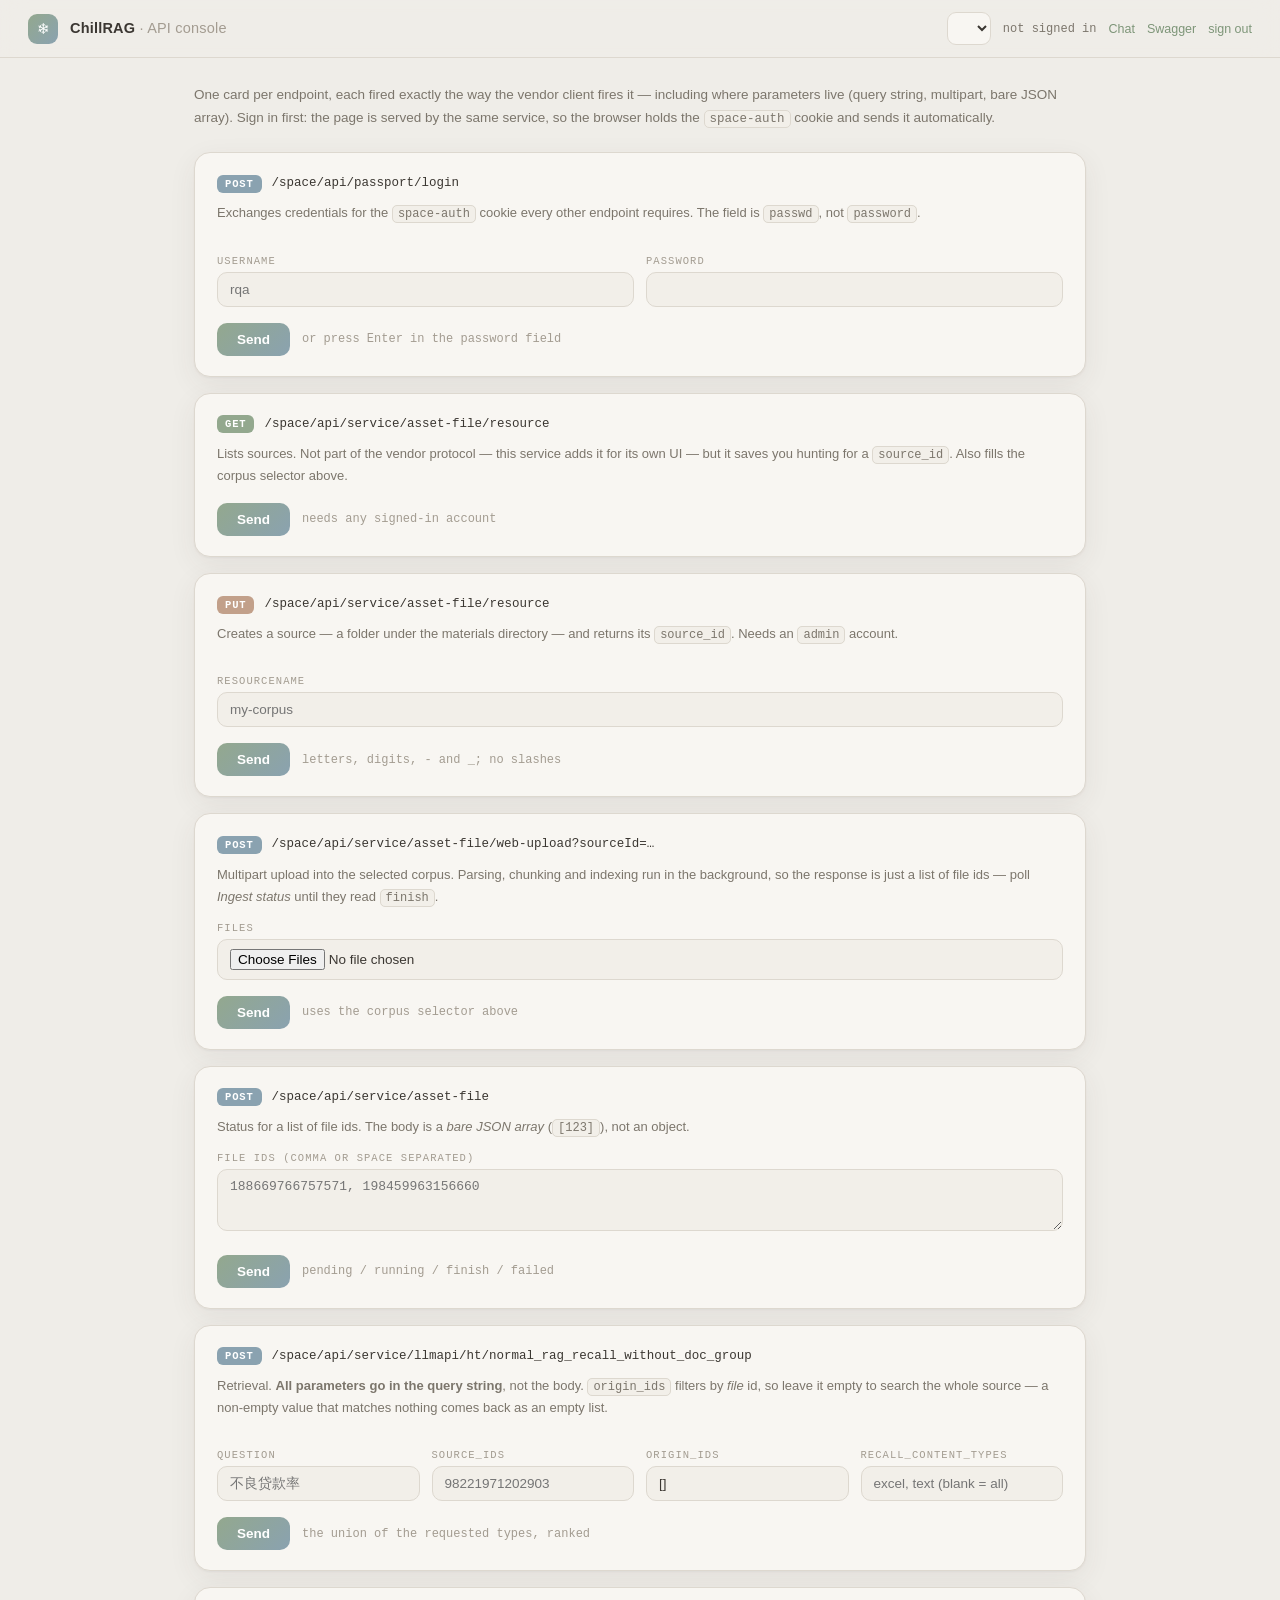
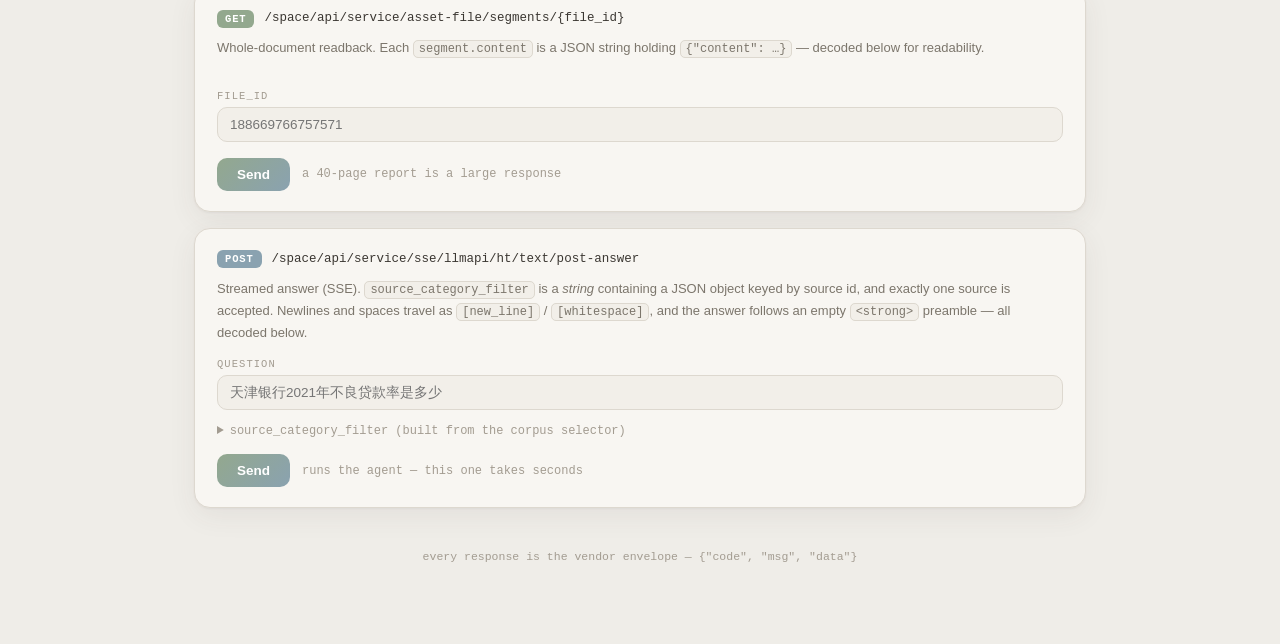
==== app/static/api.html @ ecb208c2 "[feature] /api-test: a card-per-endpoint console for firing the vendor protocol by hand One page, on" ====
<!DOCTYPE html>
<html lang="en">
<head>
<meta charset="utf-8">
<meta name="viewport" content="width=device-width, initial-scale=1">
<meta name="color-scheme" content="light dark">
<title>ChillRAG · API console</title>
<link rel="icon" href='data:image/svg+xml,<svg xmlns="http://www.w3.org/2000/svg" viewBox="0 0 100 100"><defs><linearGradient id="g" x1="0" y1="0" x2="1" y2="1"><stop offset="0" stop-color="%2393a88e"/><stop offset="1" stop-color="%238aa2b0"/></linearGradient></defs><rect width="100" height="100" rx="26" fill="url(%23g)"/><g stroke="%23ffffff" stroke-width="9" stroke-linecap="round"><path d="M50 22v56"/><path d="M26.5 35.5l47 29"/><path d="M26.5 64.5l47-29"/></g></svg>'>
<style>
  :root {
    --bg: #efede8; --panel: #f8f6f2; --panel-2: #f2efe9; --ink: #3b3732;
    --muted: #7c766c; --faint: #a39c91; --line: #ddd8cf;
    --sage: #93a88e; --sage-deep: #7d9578; --dusk: #8aa2b0; --clay: #c2a08a;
    --err: #b96a5f; --ok: #7d9578;
    --shadow: 0 1px 2px rgba(70,60,50,.05), 0 8px 28px rgba(70,60,50,.07);
    --sans: -apple-system, BlinkMacSystemFont, "Segoe UI", "PingFang SC", "Hiragino Sans GB", "Microsoft YaHei", sans-serif;
    --mono: ui-monospace, "SF Mono", "Cascadia Code", Menlo, Consolas, monospace;
  }
  @media (prefers-color-scheme: dark) {
    :root { --bg: #24211d; --panel: #2b2823; --panel-2: #312d28; --ink: #e9e4dc;
            --muted: #a49c90; --faint: #6f685e; --line: #3a352e;
            --sage: #9db39a; --sage-deep: #aac0a6; --dusk: #9bb3c0; --clay: #c9a892;
            --err: #d08a7c; --ok: #9db39a;
            --shadow: 0 1px 2px rgba(0,0,0,.3), 0 10px 32px rgba(0,0,0,.35); }
  }
  * { box-sizing: border-box; margin: 0; }
  body { background: var(--bg); color: var(--ink); font: 14.5px/1.7 var(--sans);
         -webkit-font-smoothing: antialiased; padding-bottom: 80px; }
  code, pre, .mono { font-family: var(--mono); }

  /* ---------- top bar ---------- */
  .top { position: sticky; top: 0; z-index: 5; display: flex; align-items: center; gap: 12px;
         padding: 12px 28px; border-bottom: 1px solid var(--line);
         background: color-mix(in srgb, var(--bg) 80%, transparent); backdrop-filter: blur(12px); }
  .mark { width: 30px; height: 30px; border-radius: 9px; flex: none; color: #fff; font-size: 15px;
          line-height: 30px; text-align: center; background: linear-gradient(135deg, var(--sage), var(--dusk)); }
  .brand { font-weight: 650; letter-spacing: .2px; }
  .brand span { color: var(--faint); font-weight: 500; }
  .top .spacer { flex: 1; }
  .top select { font: 13px var(--sans); color: var(--ink); background: var(--panel);
                border: 1px solid var(--line); border-radius: 9px; padding: 7px 11px; cursor: pointer; }
  .top select:focus { outline: none; border-color: var(--sage); }
  .top .who { font: 12px var(--mono); color: var(--muted); }
  .top a, .top button.link { font: 12.5px var(--sans); color: var(--sage-deep); background: none;
                             border: none; padding: 0; cursor: pointer; text-decoration: none; }
  .top a:hover, .top button.link:hover { text-decoration: underline; }

  main { max-width: 940px; margin: 0 auto; padding: 26px 24px 0; }
  .lede { color: var(--muted); font-size: 13.5px; margin-bottom: 22px; }
  .lede code { font-size: 12.5px; background: var(--panel-2); border: 1px solid var(--line);
               border-radius: 5px; padding: 1px 5px; }

  /* ---------- cards ---------- */
  .card { background: var(--panel); border: 1px solid var(--line); border-radius: 16px;
          padding: 20px 22px; margin-bottom: 16px; box-shadow: var(--shadow); }
  .head { display: flex; align-items: center; gap: 10px; flex-wrap: wrap; }
  .m { font: 600 10.5px var(--mono); letter-spacing: .08em; padding: 3px 8px; border-radius: 6px;
       color: #fff; background: var(--dusk); flex: none; }
  .m.put { background: var(--clay); }
  .m.get { background: var(--sage); }
  .head code { font-size: 12.5px; color: var(--ink); word-break: break-all; }
  .why { color: var(--muted); font-size: 13px; margin-top: 8px; }
  .why code { font: 12px var(--mono); background: var(--panel-2); border: 1px solid var(--line);
              border-radius: 5px; padding: 1px 5px; }

  .grid { display: grid; grid-template-columns: repeat(auto-fit, minmax(200px, 1fr));
          gap: 12px; margin-top: 16px; }
  .grid label, .field label { display: block; font: 10.5px var(--mono); letter-spacing: .1em;
                              text-transform: uppercase; color: var(--faint); }
  .grid input, .grid select, .field input, .field textarea, .field select {
    width: 100%; margin-top: 5px; background: var(--panel-2); border: 1px solid var(--line);
    border-radius: 10px; padding: 9px 12px; color: var(--ink); font: 13.5px var(--sans);
    transition: border-color .15s, box-shadow .15s; }
  .field textarea { font: 13px var(--mono); resize: vertical; min-height: 62px; }
  .grid input:focus, .grid select:focus, .field input:focus, .field textarea:focus {
    outline: none; border-color: var(--sage); box-shadow: 0 0 0 3px rgba(147,168,142,.18); }
  .field { margin-top: 14px; }
  details.adv { margin-top: 14px; }
  details.adv summary { font: 12px var(--mono); color: var(--faint); cursor: pointer; }

  .row { display: flex; align-items: center; gap: 12px; margin-top: 16px; flex-wrap: wrap; }
  .run { padding: 9px 20px; border: none; border-radius: 10px; cursor: pointer; color: #fff;
         font: 600 13.5px var(--sans); background: linear-gradient(135deg, var(--sage), var(--dusk));
         transition: filter .15s, transform .12s; }
  .run:hover { filter: brightness(1.06); }
  .run:active { transform: scale(.98); }
  .run:disabled { opacity: .55; cursor: default; filter: none; }
  .hint { font: 12px var(--mono); color: var(--faint); }
  .out { margin-top: 16px; border-top: 1px solid var(--line); padding-top: 14px; }
  .meta { display: flex; align-items: center; gap: 10px; flex-wrap: wrap; margin-bottom: 10px; }
  .pill { font: 600 11px var(--mono); padding: 3px 9px; border-radius: 999px;
          color: #fff; background: var(--ok); }
  .pill.bad { background: var(--err); }
  .pill.warn { background: var(--clay); }
  .meta .ms, .meta .ep { font: 11.5px var(--mono); color: var(--faint); }
  pre { background: var(--panel-2); border: 1px solid var(--line); border-radius: 10px;
        padding: 12px 14px; font-size: 12.5px; line-height: 1.6; overflow: auto; max-height: 420px;
        white-space: pre-wrap; word-break: break-word; }
  pre.curl { color: var(--muted); }
  details.curl { margin-top: 10px; }
  details.curl summary { font: 11.5px var(--mono); color: var(--faint); cursor: pointer; }

  table { width: 100%; border-collapse: collapse; font-size: 13px; margin-bottom: 12px; }
  th { text-align: left; font: 10.5px var(--mono); letter-spacing: .1em; text-transform: uppercase;
       color: var(--faint); padding: 6px 8px; border-bottom: 1px solid var(--line); }
  td { padding: 7px 8px; border-bottom: 1px solid var(--line); vertical-align: top; }
  td.num, th.num { text-align: right; font-family: var(--mono); }
  td.snip { color: var(--muted); font-size: 12.5px; }
  .tag { font: 11px var(--mono); color: var(--muted); }
  .empty-row { color: var(--faint); font-size: 13px; padding: 8px 0; }
  .err-text { color: var(--err); font-size: 13px; }
  main > .foot { color: var(--faint); font: 11.5px var(--mono); text-align: center; padding: 26px 0 0; }
</style>
</head>
<body>

<header class="top">
  <div class="mark">❄</div>
  <div class="brand">ChillRAG <span>· API console</span></div>
  <div class="spacer"></div>
  <select id="corpus" title="Source used by the cards that need one"></select>
  <span class="who" id="who">not signed in</span>
  <a href="/">Chat</a>
  <a href="/docs" target="_blank" rel="noopener">Swagger</a>
  <button class="link" id="signout">sign out</button>
</header>

<main>
  <p class="lede">
    One card per endpoint, each fired exactly the way the vendor client fires it —
    including where parameters live (query string, multipart, bare JSON array).
    Sign in first: the page is served by the same service, so the browser holds the
    <code>space-auth</code> cookie and sends it automatically.
  </p>

  <!-- 1 · login -->
  <section class="card">
    <div class="head">
      <span class="m post">POST</span>
      <code>/space/api/passport/login</code>
    </div>
    <p class="why">Exchanges credentials for the <code>space-auth</code> cookie every other
      endpoint requires. The field is <code>passwd</code>, not <code>password</code>.</p>
    <div class="grid">
      <div class="field"><label for="login-user">username</label>
        <input id="login-user" autocomplete="username" placeholder="rqa"></div>
      <div class="field"><label for="login-pass">password</label>
        <input id="login-pass" type="password" autocomplete="current-password"></div>
    </div>
    <div class="row">
      <button class="run" data-run="login">Send</button>
      <span class="hint" id="login-hint">or press Enter in the password field</span>
    </div>
    <div class="out" hidden></div>
  </section>

  <!-- 2 · list sources -->
  <section class="card">
    <div class="head">
      <span class="m get">GET</span>
      <code>/space/api/service/asset-file/resource</code>
    </div>
    <p class="why">Lists sources. Not part of the vendor protocol — this service adds it for
      its own UI — but it saves you hunting for a <code>source_id</code>. Also fills the
      corpus selector above.</p>
    <div class="row">
      <button class="run" data-run="sources">Send</button>
      <span class="hint">needs any signed-in account</span>
    </div>
    <div class="out" hidden></div>
  </section>

  <!-- 3 · create source -->
  <section class="card">
    <div class="head">
      <span class="m put">PUT</span>
      <code>/space/api/service/asset-file/resource</code>
    </div>
    <p class="why">Creates a source — a folder under the materials directory — and returns its
      <code>source_id</code>. Needs an <code>admin</code> account.</p>
    <div class="grid">
      <div class="field"><label for="res-name">resourceName</label>
        <input id="res-name" placeholder="my-corpus"></div>
    </div>
    <div class="row">
      <button class="run" data-run="create">Send</button>
      <span class="hint">letters, digits, - and _; no slashes</span>
    </div>
    <div class="out" hidden></div>
  </section>

  <!-- 4 · upload -->
  <section class="card">
    <div class="head">
      <span class="m post">POST</span>
      <code>/space/api/service/asset-file/web-upload?sourceId=…</code>
    </div>
    <p class="why">Multipart upload into the selected corpus. Parsing, chunking and indexing run
      in the background, so the response is just a list of file ids — poll
      <em>Ingest status</em> until they read <code>finish</code>.</p>
    <div class="field"><label for="files">files</label>
      <input id="files" type="file" multiple></div>
    <div class="row">
      <button class="run" data-run="upload">Send</button>
      <span class="hint" id="upload-hint">uses the corpus selector above</span>
    </div>
    <div class="out" hidden></div>
  </section>

  <!-- 5 · ingest status -->
  <section class="card">
    <div class="head">
      <span class="m post">POST</span>
      <code>/space/api/service/asset-file</code>
    </div>
    <p class="why">Status for a list of file ids. The body is a <em>bare JSON array</em>
      (<code>[123]</code>), not an object.</p>
    <div class="field"><label for="status-ids">file ids (comma or space separated)</label>
      <textarea id="status-ids" placeholder="188669766757571, 198459963156660"></textarea></div>
    <div class="row">
      <button class="run" data-run="status">Send</button>
      <span class="hint">pending / running / finish / failed</span>
    </div>
    <div class="out" hidden></div>
  </section>

  <!-- 6 · recall -->
  <section class="card">
    <div class="head">
      <span class="m post">POST</span>
      <code>/space/api/service/llmapi/ht/normal_rag_recall_without_doc_group</code>
    </div>
    <p class="why">Retrieval. <strong>All parameters go in the query string</strong>, not the
      body. <code>origin_ids</code> filters by <em>file</em> id, so leave it empty to search the
      whole source — a non-empty value that matches nothing comes back as an empty list.</p>
    <div class="grid">
      <div class="field"><label for="q">question</label>
        <input id="q" placeholder="不良贷款率"></div>
      <div class="field"><label for="src-ids">source_ids</label>
        <input id="src-ids" placeholder="98221971202903"></div>
      <div class="field"><label for="origin-ids">origin_ids</label>
        <input id="origin-ids" value="[]"></div>
      <div class="field"><label for="types">recall_content_types</label>
        <input id="types" placeholder="excel, text (blank = all)"></div>
    </div>
    <div class="row">
      <button class="run" data-run="recall">Send</button>
      <span class="hint">the union of the requested types, ranked</span>
    </div>
    <div class="out" hidden></div>
  </section>

  <!-- 7 · segments -->
  <section class="card">
    <div class="head">
      <span class="m get">GET</span>
      <code>/space/api/service/asset-file/segments/{file_id}</code>
    </div>
    <p class="why">Whole-document readback. Each <code>segment.content</code> is a JSON string
      holding <code>{"content": …}</code> — decoded below for readability.</p>
    <div class="grid">
      <div class="field"><label for="seg-id">file_id</label>
        <input id="seg-id" placeholder="188669766757571"></div>
    </div>
    <div class="row">
      <button class="run" data-run="segments">Send</button>
      <span class="hint">a 40-page report is a large response</span>
    </div>
    <div class="out" hidden></div>
  </section>

  <!-- 8 · answer -->
  <section class="card">
    <div class="head">
      <span class="m post">POST</span>
      <code>/space/api/service/sse/llmapi/ht/text/post-answer</code>
    </div>
    <p class="why">Streamed answer (SSE). <code>source_category_filter</code> is a
      <em>string</em> containing a JSON object keyed by source id, and exactly one source is
      accepted. Newlines and spaces travel as <code>[new_line]</code> /
      <code>[whitespace]</code>, and the answer follows an empty <code>&lt;strong&gt;</code>
      preamble — all decoded below.</p>
    <div class="field"><label for="ans-q">question</label>
      <input id="ans-q" placeholder="天津银行2021年不良贷款率是多少"></div>
    <details class="adv">
      <summary>source_category_filter (built from the corpus selector)</summary>
      <div class="field"><label for="ans-filter">JSON string</label>
        <input id="ans-filter" class="mono"></div>
    </details>
    <div class="row">
      <button class="run" data-run="answer">Send</button>
      <span class="hint" id="answer-hint">runs the agent — this one takes seconds</span>
    </div>
    <div class="out" hidden></div>
  </section>

  <div class="foot">every response is the vendor envelope — <code>{"code", "msg", "data"}</code></div>
</main>

<script>
"use strict";
const $ = (id) => document.getElementById(id);
const esc = (s) => String(s).replace(/[&<>"]/g, (c) => ({ "&": "&amp;", "<": "&lt;", ">": "&gt;", '"': "&quot;" }[c]));
const REASON = { 200: "OK", 400: "Bad Request", 401: "Unauthorized", 404: "Not Found",
                 409: "Conflict", 422: "Unprocessable Entity", 500: "Server Error",
                 503: "Unavailable", 504: "Gateway Timeout" };

/* ---------- request plumbing ---------- */

function curlFor(method, url, opts = {}) {
  const lines = [`curl -X ${method} '${url}'`, "  -b 'space-auth=<token>'"];
  if (opts.json !== undefined) {
    const body = { ...opts.json };
    for (const key of opts.mask || []) if (key in body) body[key] = "<hidden>";
    lines.push("  -H 'Content-Type: application/json'", `  -d '${JSON.stringify(body)}'`);
  }
  if (opts.form) lines.push(`  -F 'files=@<file>'   # one per file`);
  return lines.join(" \\\n");
}

async function request(method, url, opts = {}) {
  const init = { method, credentials: "same-origin" };
  if (opts.json !== undefined) {
    init.headers = { "Content-Type": "application/json" };
    init.body = JSON.stringify(opts.json);
  } else if (opts.form) {
    init.body = opts.form;
  }
  const started = performance.now();
  const response = await fetch(url, init);
  const text = await response.text();
  return { status: response.status, text, ms: Math.round(performance.now() - started),
           method, url, curl: curlFor(method, url, opts) };
}

function pretty(text) {
  try { return JSON.stringify(JSON.parse(text), null, 2); } catch { return null; }
}

/** Render a response: status pill, timing, optional table, body, curl. */
function show(out, r, table) {
  out.hidden = false;
  const cls = r.status === 200 ? "" : (r.status === 400 || r.status === 401 || r.status >= 500) ? " bad" : " warn";
  const body = pretty(r.text);
  const parts = [
    `<div class="meta"><span class="pill${cls}">${r.status} ${REASON[r.status] || ""}</span>`,
    `<span class="ms">${r.ms} ms</span>`,
    `<span class="ep">${r.method} ${esc(r.url.replace(location.origin, ""))}</span></div>`,
  ];
  if (r.status !== 200) {
    const msg = body ? JSON.parse(r.text).msg : r.text;
    parts.push(`<div class="err-text">${esc(msg || "")}</div>`);
  }
  if (table && r.status === 200) parts.push(table(JSON.parse(r.text).data));
  parts.push(`<details class="curl" open><summary>curl</summary><pre class="curl">${esc(r.curl)}</pre></details>`);
  parts.push(`<pre>${esc(body || r.text || "(empty body)")}</pre>`);
  out.innerHTML = parts.join("\n");
}

/* ---------- shared state ---------- */

let corpora = [];

async function refreshSources() {
  const r = await request("GET", "/space/api/service/asset-file/resource");
  if (r.status !== 200) return null;
  corpora = JSON.parse(r.text).data || [];
  const keep = $("corpus").value;
  $("corpus").innerHTML = corpora.length
    ? corpora.map((s) => `<option value="${s.sourceId}">${esc(s.resourceName)} · ${s.sourceId}</option>`).join("")
    : `<option value="">no sources yet</option>`;
  if (keep && corpora.some((s) => String(s.sourceId) === keep)) $("corpus").value = keep;
  syncFilter();
  return corpora;
}

function syncFilter() {
  const id = $("corpus").value;
  $("ans-filter").value = id ? JSON.stringify({ [id]: [] }) : "{}";
  if (id && !$("src-ids").value) $("src-ids").value = id;
}

async function whoami() {
  const r = await request("GET", "/api/auth/me");
  if (r.status === 200) {
    const me = JSON.parse(r.text).data;
    $("who").textContent = `${me.username} · ${me.role}`;
  } else {
    $("who").textContent = "not signed in";
  }
}

/* ---------- the runners ---------- */

const RUNNERS = {

  async login(out) {
    const r = await request("POST", "/space/api/passport/login",
      { json: { username: $("login-user").value, passwd: $("login-pass").value }, mask: ["passwd"] });
    show(out, r);
    if (r.status === 200) {
      const data = JSON.parse(r.text).data;
      $("login-hint").textContent = `userId ${data.userId} · cookie issued`;
      $("login-pass").value = "";
      await whoami();
      await refreshSources();
    }
  },

  async sources(out) {
    const list = await refreshSources();
    const r = await request("GET", "/space/api/service/asset-file/resource");
    show(out, r, (rows) => {
      if (!rows.length) return `<div class="empty-row">no sources yet — create one below</div>`;
      return `<table><tr><th>sourceId</th><th>resourceName</th></tr>` +
        rows.map((s) => `<tr><td class="num">${s.sourceId}</td><td>${esc(s.resourceName)}</td></tr>`).join("") +
        `</table>`;
    });
    return list;
  },

  async create(out) {
    const name = $("res-name").value.trim();
    const r = await request("PUT", "/space/api/service/asset-file/resource", { json: { resourceName: name } });
    show(out, r);
    if (r.status === 200) { await refreshSources(); $("corpus").value = String(JSON.parse(r.text).data); syncFilter(); }
  },

  async upload(out) {
    const sourceId = $("corpus").value;
    if (!sourceId) { out.hidden = false; out.innerHTML = `<div class="err-text">pick a corpus first</div>`; return; }
    const files = $("files").files;
    if (!files.length) { out.hidden = false; out.innerHTML = `<div class="err-text">choose at least one file</div>`; return; }
    const form = new FormData();
    for (const file of files) form.append("files", file);
    const url = `/space/api/service/asset-file/web-upload?sourceId=${encodeURIComponent(sourceId)}`;
    const r = await request("POST", url, { form });
    show(out, r, (ids) => {
      $("status-ids").value = (ids || []).join(", ");
      return `<div class="empty-row">${ids.length} file(s) queued — the ids are filled into
        <em>Ingest status</em> below; poll until they read <code>finish</code></div>`;
    });
  },

  async status(out) {
    const ids = $("status-ids").value.split(/[\s,]+/).filter(Boolean).map(Number);
    if (!ids.length || ids.some(Number.isNaN)) {
      out.hidden = false; out.innerHTML = `<div class="err-text">enter numeric file ids</div>`; return;
    }
    const r = await request("POST", "/space/api/service/asset-file", { json: ids });
    show(out, r, (rows) => {
      if (!rows.length) return `<div class="empty-row">no known file ids in that list</div>`;
      return `<table><tr><th>id</th><th>fileName</th><th>status</th></tr>` +
        rows.map((row) => {
          const code = (row.status && row.status[0] && row.status[0].code) || "?";
          const tone = code === "finish" ? "" : code === "failed" ? " bad" : " warn";
          return `<tr><td class="num">${row.id}</td><td>${esc(row.fileName)}</td>` +
                 `<td><span class="pill${tone}">${esc(code)}</span></td></tr>`;
        }).join("") + `</table>`;
    });
  },

  async recall(out) {
    const params = new URLSearchParams();
    params.set("question", $("q").value);
    params.set("source_ids", $("src-ids").value.trim());
    params.set("origin_ids", $("origin-ids").value.trim() || "[]");
    for (const type of $("types").value.split(",").map((t) => t.trim()).filter(Boolean)) {
      params.append("recall_content_types", type);
    }
    const url = "/space/api/service/llmapi/ht/normal_rag_recall_without_doc_group?" + params;
    const r = await request("POST", url);
    show(out, r, (hits) => {
      if (!hits.length) return `<div class="empty-row">no hits — check source_ids (a comma-joined list)
        and keep origin_ids empty</div>`;
      const tally = hits.reduce((acc, h) => (acc[h.content_type] = (acc[h.content_type] || 0) + 1, acc), {});
      return `<div class="empty-row">${hits.length} hits · ` +
        Object.entries(tally).map(([k, v]) => `${v} ${esc(k)}`).join(" · ") + `</div>` +
        `<table><tr><th class="num">rank</th><th class="num">score</th><th>type</th>
          <th>source</th><th>segment</th></tr>` +
        hits.map((h) => `<tr>
            <td class="num">${h.rank}</td>
            <td class="num">${Number(h.score).toFixed(3)}</td>
            <td><span class="tag">${esc(h.content_type)}</span></td>
            <td class="tag">${esc(h.source)}</td>
            <td class="snip">${esc((h.segment || "").replace(/\s+/g, " ").slice(0, 220))}</td>
          </tr>`).join("") + `</table>`;
    });
  },

  async segments(out) {
    const fileId = $("seg-id").value.trim();
    const r = await request("GET", `/space/api/service/asset-file/segments/${encodeURIComponent(fileId)}`);
    show(out, r, (rows) => {
      const decoded = rows.map((row) => {
        let text = row.segment.content;
        try { text = JSON.parse(text).content; } catch { /* keep the raw string */ }
        return { index: row.segment.index, text };
      });
      const chars = decoded.reduce((n, d) => n + d.text.length, 0);
      return `<div class="empty-row">${decoded.length} segments · ${chars.toLocaleString()} characters</div>` +
        decoded.slice(0, 40).map((d) =>
          `<details class="curl"><summary>segment ${d.index} · ${d.text.length} chars</summary>
             <pre>${esc(d.text.slice(0, 4000))}</pre></details>`).join("") +
        (decoded.length > 40 ? `<div class="empty-row">… ${decoded.length - 40} more (see the JSON below)</div>` : "");
    });
  },

  async answer(out) {
    const body = { question: $("ans-q").value, source_category_filter: $("ans-filter").value, mode: 0 };
    out.hidden = false;
    out.innerHTML = `<div class="meta"><span class="pill warn">streaming…</span></div><pre class="stream"></pre>`;
    const stream = out.querySelector("pre.stream");
    const started = performance.now();
    let raw = "";
    try {
      const response = await fetch("/space/api/service/sse/llmapi/ht/text/post-answer", {
        method: "POST", credentials: "same-origin",
        headers: { "Content-Type": "application/json", "Accept": "text/event-stream" },
        body: JSON.stringify(body),
      });
      if (!response.ok || !response.body) {
        const text = await response.text();
        const msg = pretty(text) ? JSON.parse(text).msg : text;
        out.innerHTML = `<div class="meta"><span class="pill bad">${response.status} ${REASON[response.status] || ""}</span></div>` +
                        `<div class="err-text">${esc(msg || "")}</div>` +
                        `<details class="curl" open><summary>curl</summary><pre class="curl">${esc(curlFor("POST", "/space/api/service/sse/llmapi/ht/text/post-answer", { json: body }))}</pre></details>`;
        return;
      }
      const reader = response.body.getReader();
      const decoder = new TextDecoder();
      for (;;) {
        const { value, done } = await reader.read();
        if (done) break;
        raw += decoder.decode(value, { stream: true });
        stream.textContent = decode(raw);
      }
      raw += decoder.decode();
      stream.textContent = decode(raw);
      out.querySelector(".meta").innerHTML =
        `<span class="pill">200 OK</span><span class="ms">${Math.round(performance.now() - started)} ms</span>` +
        `<span class="ep">POST /space/api/service/sse/llmapi/ht/text/post-answer</span>`;
      out.insertAdjacentHTML("beforeend",
        `<details class="curl"><summary>raw SSE</summary><pre>${esc(raw)}</pre></details>` +
        `<details class="curl"><summary>curl</summary><pre class="curl">${esc(curlFor("POST", "/space/api/service/sse/llmapi/ht/text/post-answer", { json: body }))}</pre></details>`);
    } catch (error) {
      out.innerHTML = `<div class="err-text">stream failed: ${esc(error.message)}</div>`;
    }
  },
};

/** Undo the wire encoding: [new_line], [whitespace], and the empty preamble. */
function decode(raw) {
  const text = raw.split("\n")
    .map((line) => (line.startsWith("data:") ? line.slice(5) : line))
    .join("")
    .replaceAll("[new_line]", "\n")
    .replaceAll("[whitespace]", " ");
  const end = text.indexOf("</strong>");
  return end === -1 ? text : text.slice(end + "</strong>".length);
}

/* ---------- wiring ---------- */

for (const button of document.querySelectorAll("button.run")) {
  button.addEventListener("click", async () => {
    const out = button.closest(".card").querySelector(".out");
    button.disabled = true;
    const label = button.textContent;
    button.textContent = "Sending…";
    try { await RUNNERS[button.dataset.run](out); }
    catch (error) {
      out.hidden = false;
      out.innerHTML = `<div class="err-text">request failed: ${esc(error.message)}` +
        `</div><div class="empty-row">is the service still up?</div>`;
    } finally { button.disabled = false; button.textContent = label; }
  });
}

$("login-pass").addEventListener("keydown", (e) => { if (e.key === "Enter") document.querySelector('[data-run="login"]').click(); });
$("corpus").addEventListener("change", syncFilter);
$("signout").addEventListener("click", async () => {
  await request("POST", "/api/auth/logout");
  $("who").textContent = "not signed in";
  $("corpus").innerHTML = `<option value="">signed out</option>`;
  $("login-hint").textContent = "signed out";
});

(async () => { await whoami(); await refreshSources(); })();
</script>
</body>
</html>
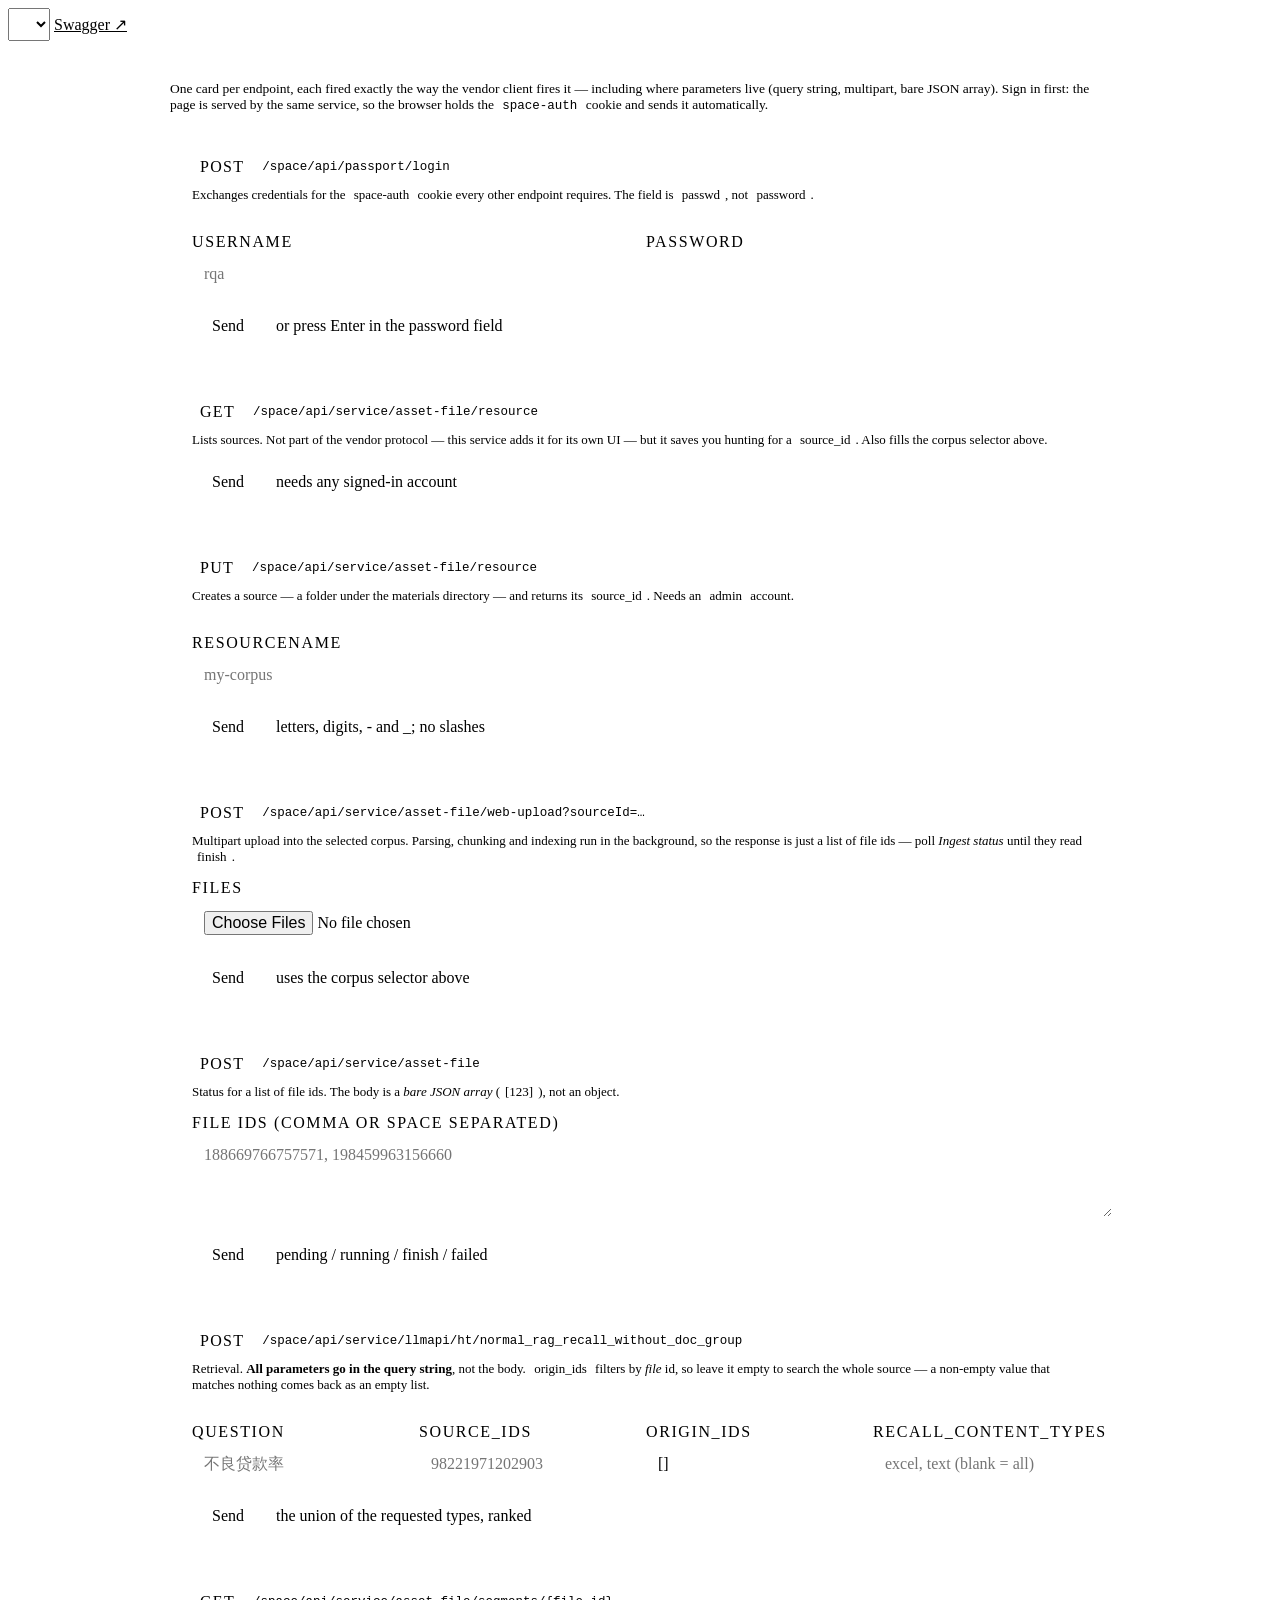
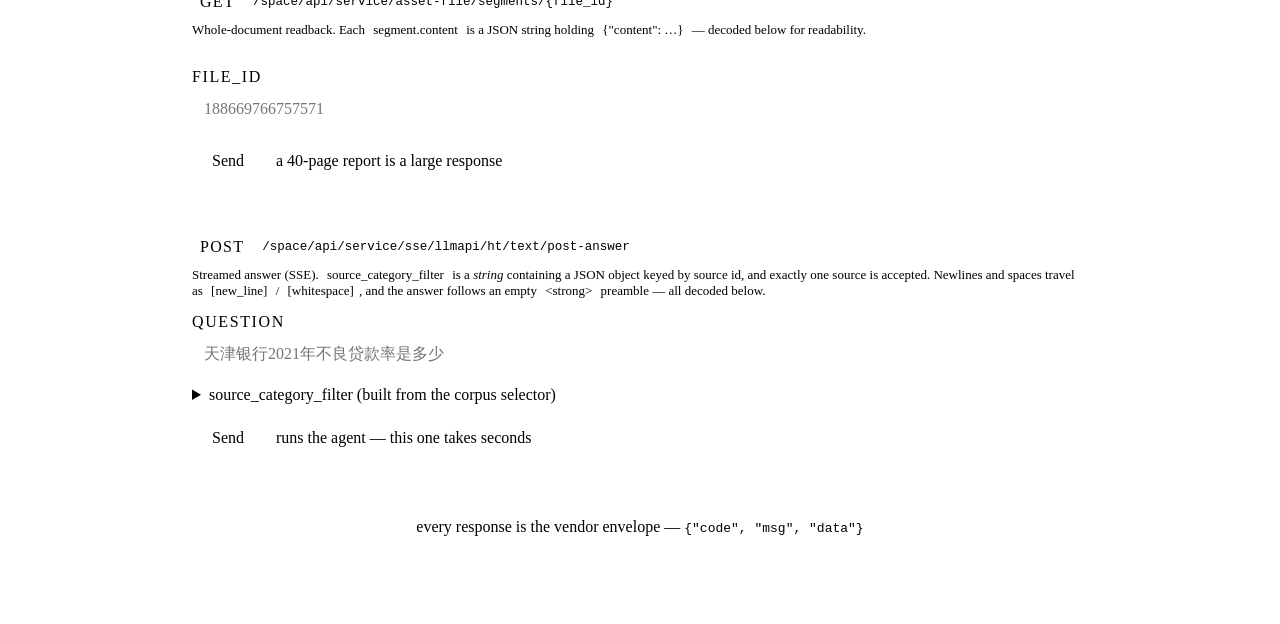
==== commit 4066c6cb: "[feature] two ways to build a corpus (shell CLI + /upload page) on a shared front-end layer Building" ====
--- a/app/static/api.html
+++ b/app/static/api.html
@@ -6,44 +6,15 @@
 <meta name="color-scheme" content="light dark">
 <title>ChillRAG · API console</title>
 <link rel="icon" href='data:image/svg+xml,<svg xmlns="http://www.w3.org/2000/svg" viewBox="0 0 100 100"><defs><linearGradient id="g" x1="0" y1="0" x2="1" y2="1"><stop offset="0" stop-color="%2393a88e"/><stop offset="1" stop-color="%238aa2b0"/></linearGradient></defs><rect width="100" height="100" rx="26" fill="url(%23g)"/><g stroke="%23ffffff" stroke-width="9" stroke-linecap="round"><path d="M50 22v56"/><path d="M26.5 35.5l47 29"/><path d="M26.5 64.5l47-29"/></g></svg>'>
+<link rel="stylesheet" href="/static/theme.css">
 <style>
-  :root {
-    --bg: #efede8; --panel: #f8f6f2; --panel-2: #f2efe9; --ink: #3b3732;
-    --muted: #7c766c; --faint: #a39c91; --line: #ddd8cf;
-    --sage: #93a88e; --sage-deep: #7d9578; --dusk: #8aa2b0; --clay: #c2a08a;
-    --err: #b96a5f; --ok: #7d9578;
-    --shadow: 0 1px 2px rgba(70,60,50,.05), 0 8px 28px rgba(70,60,50,.07);
-    --sans: -apple-system, BlinkMacSystemFont, "Segoe UI", "PingFang SC", "Hiragino Sans GB", "Microsoft YaHei", sans-serif;
-    --mono: ui-monospace, "SF Mono", "Cascadia Code", Menlo, Consolas, monospace;
-  }
-  @media (prefers-color-scheme: dark) {
-    :root { --bg: #24211d; --panel: #2b2823; --panel-2: #312d28; --ink: #e9e4dc;
-            --muted: #a49c90; --faint: #6f685e; --line: #3a352e;
-            --sage: #9db39a; --sage-deep: #aac0a6; --dusk: #9bb3c0; --clay: #c9a892;
-            --err: #d08a7c; --ok: #9db39a;
-            --shadow: 0 1px 2px rgba(0,0,0,.3), 0 10px 32px rgba(0,0,0,.35); }
-  }
-  * { box-sizing: border-box; margin: 0; }
-  body { background: var(--bg); color: var(--ink); font: 14.5px/1.7 var(--sans);
-         -webkit-font-smoothing: antialiased; padding-bottom: 80px; }
-  code, pre, .mono { font-family: var(--mono); }
-
-  /* ---------- top bar ---------- */
-  .top { position: sticky; top: 0; z-index: 5; display: flex; align-items: center; gap: 12px;
-         padding: 12px 28px; border-bottom: 1px solid var(--line);
-         background: color-mix(in srgb, var(--bg) 80%, transparent); backdrop-filter: blur(12px); }
-  .mark { width: 30px; height: 30px; border-radius: 9px; flex: none; color: #fff; font-size: 15px;
-          line-height: 30px; text-align: center; background: linear-gradient(135deg, var(--sage), var(--dusk)); }
-  .brand { font-weight: 650; letter-spacing: .2px; }
-  .brand span { color: var(--faint); font-weight: 500; }
-  .top .spacer { flex: 1; }
-  .top select { font: 13px var(--sans); color: var(--ink); background: var(--panel);
-                border: 1px solid var(--line); border-radius: 9px; padding: 7px 11px; cursor: pointer; }
-  .top select:focus { outline: none; border-color: var(--sage); }
-  .top .who { font: 12px var(--mono); color: var(--muted); }
-  .top a, .top button.link { font: 12.5px var(--sans); color: var(--sage-deep); background: none;
-                             border: none; padding: 0; cursor: pointer; text-decoration: none; }
-  .top a:hover, .top button.link:hover { text-decoration: underline; }
+  body { padding-bottom: 80px; }
+  /* This page is a document, not an app frame, so the shared nav has to stick
+     to the top of the scrolling page rather than to a flex row. */
+  .nav { position: sticky; top: 0; }
+  .nav-slot .select { max-width: 280px; font-size: var(--fs-sm); padding: 6px 10px; }
+  .nav-slot .ref { font: var(--fs-sm) var(--sans); color: var(--sage-deep); white-space: nowrap; }
+  .nav-slot .ref:hover { text-decoration: underline; }
 
   main { max-width: 940px; margin: 0 auto; padding: 26px 24px 0; }
   .lede { color: var(--muted); font-size: 13.5px; margin-bottom: 22px; }
@@ -55,7 +26,7 @@
           padding: 20px 22px; margin-bottom: 16px; box-shadow: var(--shadow); }
   .head { display: flex; align-items: center; gap: 10px; flex-wrap: wrap; }
   .m { font: 600 10.5px var(--mono); letter-spacing: .08em; padding: 3px 8px; border-radius: 6px;
-       color: #fff; background: var(--dusk); flex: none; }
+       color: var(--on-accent); background: var(--dusk); flex: none; }
   .m.put { background: var(--clay); }
   .m.get { background: var(--sage); }
   .head code { font-size: 12.5px; color: var(--ink); word-break: break-all; }
@@ -73,13 +44,13 @@
     transition: border-color .15s, box-shadow .15s; }
   .field textarea { font: 13px var(--mono); resize: vertical; min-height: 62px; }
   .grid input:focus, .grid select:focus, .field input:focus, .field textarea:focus {
-    outline: none; border-color: var(--sage); box-shadow: 0 0 0 3px rgba(147,168,142,.18); }
+    outline: none; border-color: var(--sage); box-shadow: var(--ring); }
   .field { margin-top: 14px; }
   details.adv { margin-top: 14px; }
   details.adv summary { font: 12px var(--mono); color: var(--faint); cursor: pointer; }
 
   .row { display: flex; align-items: center; gap: 12px; margin-top: 16px; flex-wrap: wrap; }
-  .run { padding: 9px 20px; border: none; border-radius: 10px; cursor: pointer; color: #fff;
+  .run { padding: 9px 20px; border: none; border-radius: 10px; cursor: pointer; color: var(--on-accent);
          font: 600 13.5px var(--sans); background: linear-gradient(135deg, var(--sage), var(--dusk));
          transition: filter .15s, transform .12s; }
   .run:hover { filter: brightness(1.06); }
@@ -89,7 +60,7 @@
   .out { margin-top: 16px; border-top: 1px solid var(--line); padding-top: 14px; }
   .meta { display: flex; align-items: center; gap: 10px; flex-wrap: wrap; margin-bottom: 10px; }
   .pill { font: 600 11px var(--mono); padding: 3px 9px; border-radius: 999px;
-          color: #fff; background: var(--ok); }
+          color: var(--on-accent); background: var(--ok); }
   .pill.bad { background: var(--err); }
   .pill.warn { background: var(--clay); }
   .meta .ms, .meta .ep { font: 11.5px var(--mono); color: var(--faint); }
@@ -112,18 +83,14 @@
   main > .foot { color: var(--faint); font: 11.5px var(--mono); text-align: center; padding: 26px 0 0; }
 </style>
 </head>
-<body>
-
-<header class="top">
-  <div class="mark">❄</div>
-  <div class="brand">ChillRAG <span>· API console</span></div>
-  <div class="spacer"></div>
-  <select id="corpus" title="Source used by the cards that need one"></select>
-  <span class="who" id="who">not signed in</span>
-  <a href="/">Chat</a>
-  <a href="/docs" target="_blank" rel="noopener">Swagger</a>
-  <button class="link" id="signout">sign out</button>
-</header>
+<body data-page="api">
+
+<nav class="nav" id="nav">
+  <div class="nav-slot">
+    <select class="select" id="corpus" title="Source used by the cards that need one"></select>
+    <a class="ref" href="/docs" target="_blank" rel="noopener">Swagger ↗</a>
+  </div>
+</nav>
 
 <main>
   <p class="lede">
@@ -297,7 +264,12 @@
   <div class="foot">every response is the vendor envelope — <code>{"code", "msg", "data"}</code></div>
 </main>
 
+<script src="/static/i18n.js"></script>
+<script src="/static/app.js"></script>
 <script>
+/* Wrapped: app.js owns the global names this page used to declare for itself
+   ($, esc), and two top-level `const $` in classic scripts is a SyntaxError. */
+(function () {
 "use strict";
 const $ = (id) => document.getElementById(id);
 const esc = (s) => String(s).replace(/[&<>"]/g, (c) => ({ "&": "&amp;", "<": "&lt;", ">": "&gt;", '"': "&quot;" }[c]));
@@ -381,13 +353,8 @@
 }
 
 async function whoami() {
-  const r = await request("GET", "/api/auth/me");
-  if (r.status === 200) {
-    const me = JSON.parse(r.text).data;
-    $("who").textContent = `${me.username} · ${me.role}`;
-  } else {
-    $("who").textContent = "not signed in";
-  }
+  // Same call the shared nav makes; this page just refreshes it after a login.
+  return setIdentity(await currentUser());
 }
 
 /* ---------- the runners ---------- */
@@ -579,14 +546,16 @@
 
 $("login-pass").addEventListener("keydown", (e) => { if (e.key === "Enter") document.querySelector('[data-run="login"]').click(); });
 $("corpus").addEventListener("change", syncFilter);
-$("signout").addEventListener("click", async () => {
-  await request("POST", "/api/auth/logout");
-  $("who").textContent = "not signed in";
-  $("corpus").innerHTML = `<option value="">signed out</option>`;
-  $("login-hint").textContent = "signed out";
-});
-
-(async () => { await whoami(); await refreshSources(); })();
+
+// Sign-out, the language button and the theme toggle belong to app.js.
+// A signed-out visitor keeps the page rather than being gated: card 1 *is* the
+// login form, and every other card is meant to answer 401 so it can be seen.
+(async () => {
+  await bootPage(async () => {
+    await refreshSources();
+  });
+})();
+})();
 </script>
 </body>
 </html>
